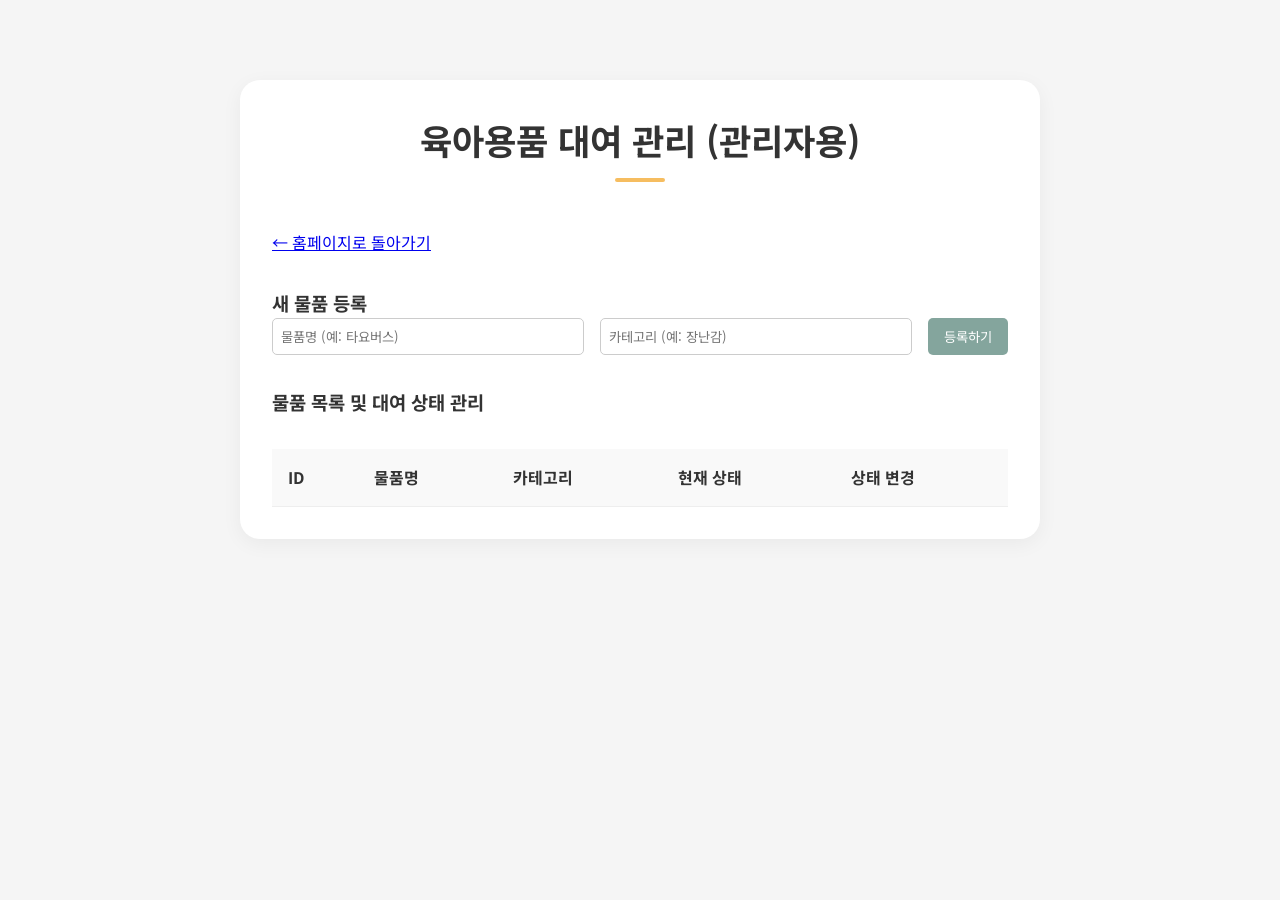
==== admin.html @ d44867f4 "Add files via upload" ====
<!DOCTYPE html>
<html lang="ko">
<head>
    <meta charset="UTF-8">
    <meta name="viewport" content="width=device-width, initial-scale=1.0">
    <title>관리자 페이지 - Welcome baby</title>
    <link rel="stylesheet" href="style.css">
    <style>
        .admin-container {
            max-width: 800px;
            margin: 5rem auto;
            padding: 2rem;
            background: white;
            border-radius: 20px;
            box-shadow: 0 5px 20px rgba(0,0,0,0.05);
        }
        .admin-table {
            width: 100%;
            border-collapse: collapse;
            margin-top: 2rem;
        }
        .admin-table th, .admin-table td {
            padding: 1rem;
            border-bottom: 1px solid #eee;
            text-align: left;
        }
        .admin-table th {
            background-color: #f9f9f9;
        }
        .btn {
            padding: 0.5rem 1rem;
            border: none;
            border-radius: 5px;
            cursor: pointer;
            font-weight: bold;
        }
        .btn-toggle {
            background-color: var(--secondary-color);
            color: white;
        }
        .add-form {
            display: flex;
            gap: 1rem;
            margin-bottom: 2rem;
            flex-wrap: wrap;
        }
        .add-form input {
            padding: 0.5rem;
            border: 1px solid #ccc;
            border-radius: 5px;
            flex: 1;
            min-width: 150px;
        }
        .add-form button {
            background-color: var(--accent-color);
            color: white;
            padding: 0.5rem 1rem;
            border: none;
            border-radius: 5px;
            cursor: pointer;
        }
    </style>
</head>
<body style="background-color: #f5f5f5;">
    
    <div class="admin-container">
        <h2>육아용품 대여 관리 (관리자용)</h2>
        <p><a href="index.html">← 홈페이지로 돌아가기</a></p>

        <div style="margin-top:2rem;">
            <h3>새 물품 등록</h3>
            <div class="add-form">
                <input type="text" id="new-title" placeholder="물품명 (예: 타요버스)">
                <input type="text" id="new-category" placeholder="카테고리 (예: 장난감)">
                <button onclick="addNewItem()">등록하기</button>
            </div>
        </div>

        <h3>물품 목록 및 대여 상태 관리</h3>
        <table class="admin-table">
            <thead>
                <tr>
                    <th>ID</th>
                    <th>물품명</th>
                    <th>카테고리</th>
                    <th>현재 상태</th>
                    <th>상태 변경</th>
                </tr>
            </thead>
            <tbody id="admin-item-list">
                <!-- Admin items loaded here -->
            </tbody>
        </table>
    </div>

    <script>
        function renderAdminItems() {
            const list = document.getElementById('admin-item-list');
            list.innerHTML = '';
            const items = JSON.parse(localStorage.getItem('welcomeBabyItems')) || [];

            items.forEach(item => {
                const tr = document.createElement('tr');
                const isAvailable = item.status === 'available';
                
                tr.innerHTML = `
                    <td>${item.id}</td>
                    <td>${item.title}</td>
                    <td>${item.category}</td>
                    <td><strong style="color: ${isAvailable ? '#2d6a4f' : '#7209b7'}">${isAvailable ? '대여 가능' : '대여 중'}</strong></td>
                    <td>
                        <button class="btn btn-toggle" onclick="toggleStatus(${item.id})">
                            ${isAvailable ? '대여 중으로 변경' : '대여 가능으로 변경'}
                        </button>
                    </td>
                `;
                list.appendChild(tr);
            });
        }

        function toggleStatus(id) {
            const items = JSON.parse(localStorage.getItem('welcomeBabyItems'));
            const index = items.findIndex(i => i.id === id);
            if (index !== -1) {
                items[index].status = items[index].status === 'available' ? 'rented' : 'available';
                localStorage.setItem('welcomeBabyItems', JSON.stringify(items));
                renderAdminItems();
            }
        }

        function addNewItem() {
            const title = document.getElementById('new-title').value.trim();
            const category = document.getElementById('new-category').value.trim();

            if (!title || !category) {
                alert('물품명과 카테고리를 입력해주세요.');
                return;
            }

            const items = JSON.parse(localStorage.getItem('welcomeBabyItems')) || [];
            const newItem = {
                id: Date.now(),
                title: title,
                category: category,
                status: 'available',
                image: 'https://images.unsplash.com/photo-1555252834-2e92c2a0db36?auto=format&fit=crop&q=80&w=400&h=300' // Default placeholder image
            };

            items.unshift(newItem);
            localStorage.setItem('welcomeBabyItems', JSON.stringify(items));
            
            document.getElementById('new-title').value = '';
            document.getElementById('new-category').value = '';
            
            renderAdminItems();
        }

        document.addEventListener('DOMContentLoaded', renderAdminItems);
    </script>
</body>
</html>
---- style.css ----
@import url('https://fonts.googleapis.com/css2?family=Noto+Sans+KR:wght@400;500;700&display=swap');

:root {
    --primary-color: #f7ede2; /* Soft beige/cream */
    --secondary-color: #f6bd60; /* Warm yellow/orange */
    --accent-color: #84a59d; /* Soft green */
    --text-color: #333333;
    --bg-color: #ffffff;
    --card-bg: #faf9f7;
    --border-radius: 20px;
}

* {
    margin: 0;
    padding: 0;
    box-sizing: border-box;
    font-family: 'Noto Sans KR', sans-serif;
}

body {
    background-color: var(--bg-color);
    color: var(--text-color);
    line-height: 1.6;
    scroll-behavior: smooth;
}

/* Header */
header {
    position: fixed;
    top: 0;
    width: 100%;
    background-color: rgba(255, 255, 255, 0.95);
    padding: 1.5rem 2rem;
    display: flex;
    justify-content: space-between;
    align-items: center;
    z-index: 1000;
    border-bottom: 2px solid var(--primary-color);
}

.logo {
    font-size: 1.5rem;
    font-weight: 700;
    color: var(--secondary-color);
    letter-spacing: -0.5px;
}

nav ul {
    list-style: none;
    display: flex;
    gap: 2rem;
}

nav a {
    text-decoration: none;
    color: var(--text-color);
    font-weight: 500;
    transition: color 0.3s;
}

nav a:hover {
    color: var(--secondary-color);
}

/* Sections Common */
section {
    padding: 6rem 2rem 4rem;
    max-width: 1200px;
    margin: 0 auto;
}

h2 {
    text-align: center;
    font-size: 2.2rem;
    margin-bottom: 3rem;
    color: var(--text-color);
    position: relative;
}

h2::after {
    content: '';
    display: block;
    width: 50px;
    height: 4px;
    background-color: var(--secondary-color);
    margin: 10px auto 0;
    border-radius: 2px;
}

/* Hero Section */
.hero-section {
    min-height: 100vh;
    display: flex;
    align-items: center;
    justify-content: center;
    text-align: center;
    background-color: var(--primary-color);
    border-radius: 0 0 50px 50px;
    padding-top: 8rem;
    margin-bottom: 2rem;
    max-width: 100%;
}

.hero-content h1 {
    font-size: 4rem;
    color: #e5989b;
    margin-bottom: 1rem;
}

.hero-content .subtitle {
    font-size: 1.5rem;
    font-weight: 700;
    margin-bottom: 2rem;
}

.hero-content .desc {
    font-size: 1.2rem;
    color: #555;
}

/* Guide Section */
.guide-cards {
    display: grid;
    grid-template-columns: repeat(auto-fit, minmax(250px, 1fr));
    gap: 2rem;
}

.card {
    background-color: var(--card-bg);
    padding: 2rem;
    border-radius: var(--border-radius);
    box-shadow: 0 10px 20px rgba(0,0,0,0.02);
    border: 2px solid transparent;
    transition: transform 0.3s, border-color 0.3s;
}

.card:hover {
    transform: translateY(-5px);
    border-color: var(--secondary-color);
}

.card h3 {
    margin-bottom: 1rem;
    color: var(--accent-color);
    font-size: 1.3rem;
}

.card ul {
    list-style: none;
}

.card li {
    margin-bottom: 0.5rem;
}

.step-flow {
    display: flex;
    align-items: center;
    flex-wrap: wrap;
    gap: 10px;
    font-weight: 700;
}

.step-flow span {
    background-color: var(--secondary-color);
    color: white;
    padding: 5px 10px;
    border-radius: 10px;
}

.highlight {
    color: #e5989b;
}

.note {
    font-size: 0.85rem;
    color: #888;
    margin-top: 1rem;
}

/* Items Section */
.item-grid {
    display: grid;
    grid-template-columns: repeat(auto-fill, minmax(280px, 1fr));
    gap: 2rem;
    margin-top: 2rem;
}

.item-card {
    background-color: white;
    border-radius: var(--border-radius);
    overflow: hidden;
    box-shadow: 0 5px 15px rgba(0,0,0,0.05);
    position: relative;
    cursor: pointer;
}

.item-image-wrapper {
    position: relative;
    height: 200px;
    background-color: #f0f0f0;
    overflow: hidden;
}

.item-image-wrapper img {
    width: 100%;
    height: 100%;
    object-fit: cover;
    transition: transform 0.3s;
}

.item-card:hover .item-image-wrapper img {
    transform: scale(1.05);
}

.item-hover-overlay {
    position: absolute;
    top: 0; left: 0; right: 0; bottom: 0;
    background-color: rgba(246, 189, 96, 0.9);
    color: white;
    display: flex;
    align-items: center;
    justify-content: center;
    font-size: 1.5rem;
    font-weight: 700;
    opacity: 0;
    transition: opacity 0.3s;
}

.item-card:hover .item-hover-overlay {
    opacity: 1;
}

.item-info {
    padding: 1.5rem;
    text-align: center;
}

.item-title {
    font-size: 1.2rem;
    font-weight: 700;
    margin-bottom: 0.5rem;
}

.status-badge {
    display: inline-block;
    padding: 5px 15px;
    border-radius: 20px;
    font-size: 0.9rem;
    font-weight: 700;
}

.status-available {
    background-color: #d8f3dc;
    color: #2d6a4f;
}

.status-rented {
    background-color: #ffd6ff;
    color: #7209b7;
}

/* Reviews Section */
.review-form {
    background-color: var(--card-bg);
    padding: 2rem;
    border-radius: var(--border-radius);
    margin-bottom: 3rem;
    display: flex;
    flex-direction: column;
    gap: 1rem;
}

.review-form input, .review-form textarea {
    padding: 1rem;
    border: 1px solid #ddd;
    border-radius: 10px;
    font-size: 1rem;
}

.review-form textarea {
    resize: vertical;
    min-height: 100px;
}

.review-form button {
    background-color: var(--secondary-color);
    color: white;
    border: none;
    padding: 1rem;
    border-radius: 10px;
    font-size: 1.1rem;
    font-weight: 700;
    cursor: pointer;
    transition: background-color 0.3s;
}

.review-form button:hover {
    background-color: #e5989b;
}

.review-list {
    display: flex;
    flex-direction: column;
    gap: 1.5rem;
}

.review-item {
    background-color: white;
    padding: 1.5rem;
    border-radius: 15px;
    box-shadow: 0 2px 10px rgba(0,0,0,0.03);
    border-left: 5px solid var(--accent-color);
}

.review-header {
    display: flex;
    justify-content: space-between;
    margin-bottom: 0.5rem;
    font-size: 0.9rem;
    color: #777;
}

.reviewer-name {
    font-weight: 700;
    color: var(--text-color);
    font-size: 1.1rem;
}

/* Location Section */
.location-info {
    display: flex;
    gap: 2rem;
    flex-wrap: wrap;
}

.map-placeholder {
    flex: 1;
    min-width: 300px;
    height: 300px;
    background-color: #eee;
    border-radius: var(--border-radius);
    display: flex;
    align-items: center;
    justify-content: center;
    color: #999;
}

.address {
    flex: 1;
    min-width: 300px;
    display: flex;
    flex-direction: column;
    justify-content: center;
    gap: 1rem;
    font-size: 1.1rem;
}

/* Footer */
footer {
    text-align: center;
    padding: 3rem;
    background-color: var(--primary-color);
    color: #555;
}

.admin-link {
    color: var(--accent-color);
    text-decoration: none;
    font-size: 0.9rem;
    margin-top: 10px;
    display: inline-block;
}

.admin-link:hover {
    text-decoration: underline;
}

/* Responsive */
@media (max-width: 768px) {
    header {
        flex-direction: column;
        gap: 1rem;
    }
    
    .hero-content h1 {
        font-size: 2.5rem;
    }
}
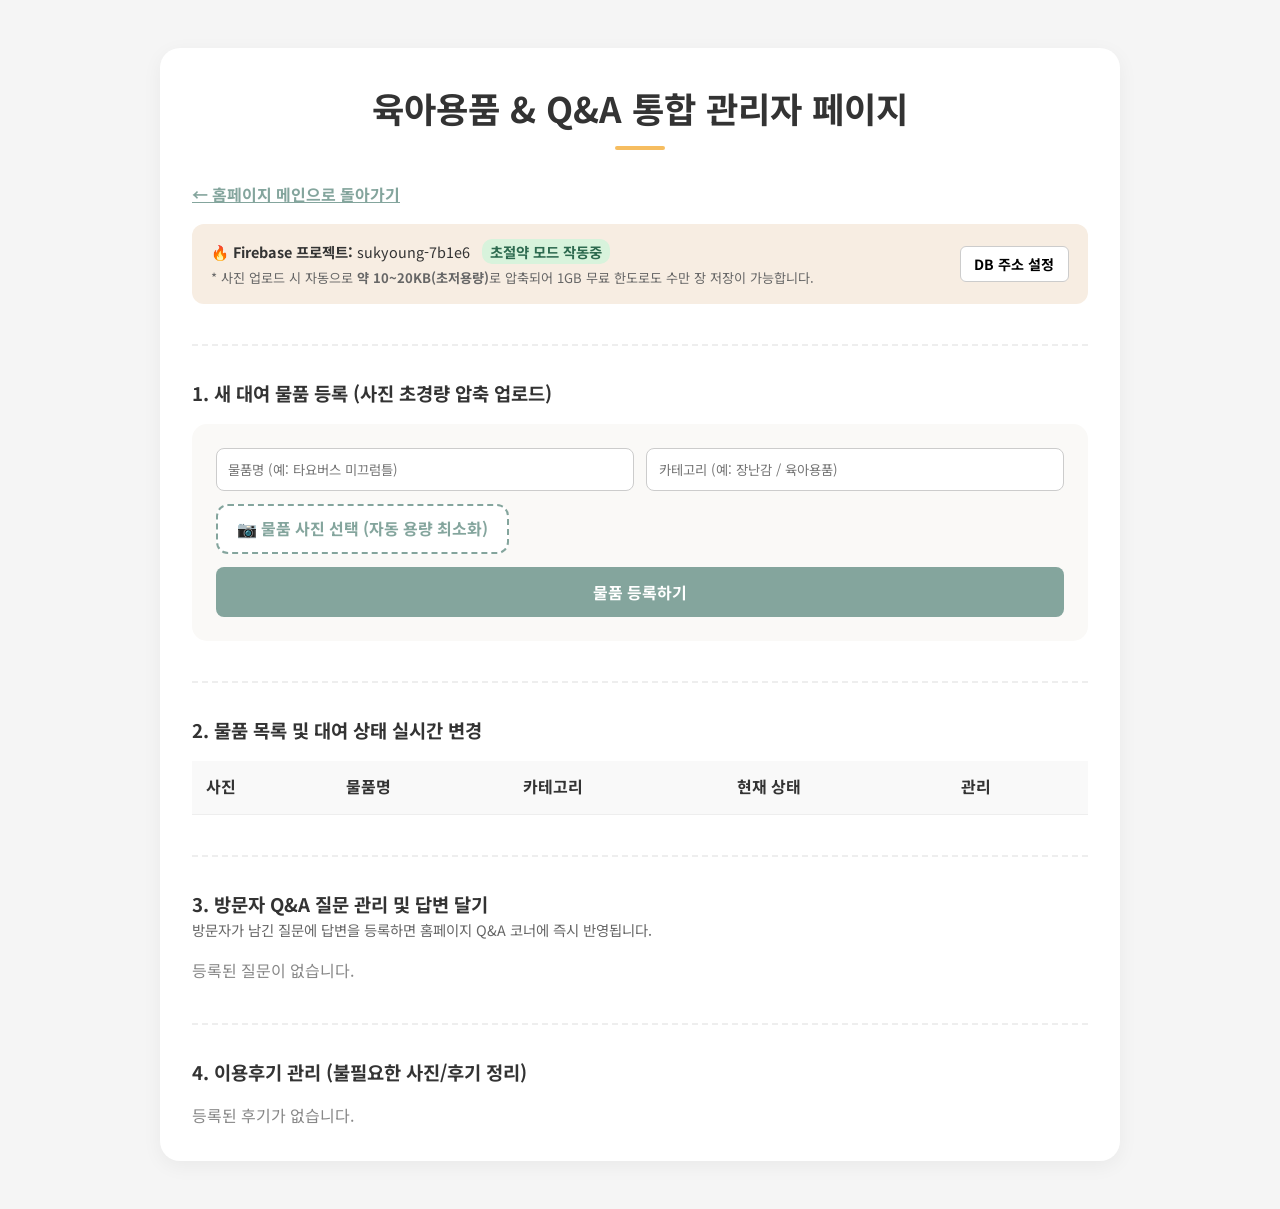
==== commit 0ab51897: "Add files via upload" ====
--- a/admin.html
+++ b/admin.html
@@ -7,93 +7,308 @@
     <link rel="stylesheet" href="style.css">
     <style>
         .admin-container {
-            max-width: 800px;
-            margin: 5rem auto;
+            max-width: 960px;
+            margin: 3rem auto;
             padding: 2rem;
             background: white;
             border-radius: 20px;
             box-shadow: 0 5px 20px rgba(0,0,0,0.05);
         }
+        .admin-section {
+            margin-top: 2.5rem;
+            padding-top: 2rem;
+            border-top: 2px dashed #eee;
+        }
         .admin-table {
             width: 100%;
             border-collapse: collapse;
-            margin-top: 2rem;
+            margin-top: 1rem;
         }
         .admin-table th, .admin-table td {
-            padding: 1rem;
+            padding: 0.85rem;
             border-bottom: 1px solid #eee;
             text-align: left;
+            vertical-align: middle;
         }
         .admin-table th {
             background-color: #f9f9f9;
         }
+        .thumb-img {
+            width: 55px;
+            height: 55px;
+            object-fit: cover;
+            border-radius: 8px;
+            border: 1px solid #ddd;
+        }
         .btn {
-            padding: 0.5rem 1rem;
+            padding: 0.45rem 0.85rem;
             border: none;
-            border-radius: 5px;
+            border-radius: 6px;
             cursor: pointer;
             font-weight: bold;
+            font-size: 0.88rem;
         }
         .btn-toggle {
             background-color: var(--secondary-color);
             color: white;
         }
+        .btn-delete {
+            background-color: #ffccd5;
+            color: #c9184a;
+            margin-left: 4px;
+        }
+        .btn-answer {
+            background-color: var(--accent-color);
+            color: white;
+        }
         .add-form {
             display: flex;
-            gap: 1rem;
-            margin-bottom: 2rem;
+            flex-direction: column;
+            gap: 0.8rem;
+            background-color: var(--card-bg);
+            padding: 1.5rem;
+            border-radius: 15px;
+            margin-top: 1rem;
+        }
+        .add-form-row {
+            display: flex;
+            gap: 0.8rem;
             flex-wrap: wrap;
         }
-        .add-form input {
-            padding: 0.5rem;
+        .add-form input[type="text"] {
+            padding: 0.7rem;
             border: 1px solid #ccc;
-            border-radius: 5px;
+            border-radius: 8px;
             flex: 1;
-            min-width: 150px;
-        }
-        .add-form button {
+            min-width: 180px;
+        }
+        .btn-submit {
             background-color: var(--accent-color);
             color: white;
-            padding: 0.5rem 1rem;
+            padding: 0.8rem 1.5rem;
             border: none;
-            border-radius: 5px;
+            border-radius: 8px;
             cursor: pointer;
+            font-weight: 700;
+            font-size: 1rem;
+        }
+        .db-status-bar {
+            background-color: #f7ede2;
+            padding: 1rem 1.2rem;
+            border-radius: 12px;
+            margin-top: 1rem;
+            font-size: 0.9rem;
+            display: flex;
+            justify-content: space-between;
+            align-items: center;
+            flex-wrap: wrap;
+            gap: 0.5rem;
+        }
+        .qna-admin-card {
+            background: #faf9f7;
+            border: 1px solid #eee;
+            border-radius: 12px;
+            padding: 1.2rem;
+            margin-bottom: 1rem;
+        }
+        .qna-admin-reply {
+            display: flex;
+            gap: 0.5rem;
+            margin-top: 0.8rem;
+        }
+        .qna-admin-reply textarea {
+            flex: 1;
+            padding: 0.6rem;
+            border: 1px solid #ccc;
+            border-radius: 8px;
+            min-height: 60px;
         }
     </style>
 </head>
 <body style="background-color: #f5f5f5;">
     
     <div class="admin-container">
-        <h2>육아용품 대여 관리 (관리자용)</h2>
-        <p><a href="index.html">← 홈페이지로 돌아가기</a></p>
-
-        <div style="margin-top:2rem;">
-            <h3>새 물품 등록</h3>
+        <h2>육아용품 &amp; Q&amp;A 통합 관리자 페이지</h2>
+        <p><a href="index.html" style="color: var(--accent-color); font-weight: bold;">← 홈페이지 메인으로 돌아가기</a></p>
+
+        <!-- 파이어베이스 연결 및 용량 절약 안내 -->
+        <div class="db-status-bar">
+            <div>
+                <strong>🔥 Firebase 프로젝트:</strong> <code>sukyoung-7b1e6</code>
+                <span id="db-conn-badge" style="margin-left:8px; padding:2px 8px; border-radius:10px; background:#d8f3dc; color:#2d6a4f; font-weight:bold;">초절약 모드 작동중</span>
+                <div style="font-size: 0.82rem; color: #666; margin-top: 4px;">
+                    * 사진 업로드 시 자동으로 <strong>약 10~20KB(초저용량)</strong>로 압축되어 1GB 무료 한도로도 수만 장 저장이 가능합니다.
+                </div>
+            </div>
+            <button class="btn" style="background:#fff; border:1px solid #ccc;" onclick="changeDbUrl()">DB 주소 설정</button>
+        </div>
+
+        <!-- 1. 새 물품 및 사진 등록 -->
+        <div class="admin-section">
+            <h3>1. 새 대여 물품 등록 (사진 초경량 압축 업로드)</h3>
             <div class="add-form">
-                <input type="text" id="new-title" placeholder="물품명 (예: 타요버스)">
-                <input type="text" id="new-category" placeholder="카테고리 (예: 장난감)">
-                <button onclick="addNewItem()">등록하기</button>
+                <div class="add-form-row">
+                    <input type="text" id="new-title" placeholder="물품명 (예: 타요버스 미끄럼틀)">
+                    <input type="text" id="new-category" placeholder="카테고리 (예: 장난감 / 육아용품)">
+                </div>
+
+                <div class="photo-upload-box">
+                    <label for="new-item-photo" class="photo-upload-label">
+                        📷 물품 사진 선택 (자동 용량 최소화)
+                    </label>
+                    <input type="file" id="new-item-photo" accept="image/*" onchange="previewItemPhoto(event)">
+                    <span id="item-photo-info" class="compression-badge"></span>
+                </div>
+
+                <div id="item-photo-preview-wrap" class="photo-preview-wrap" style="display: none;">
+                    <img id="item-photo-preview" src="" alt="물품 사진 미리보기">
+                    <button type="button" class="remove-photo-btn" onclick="clearItemPhoto()">사진 취소 ✕</button>
+                </div>
+
+                <button id="add-item-btn" class="btn-submit" onclick="addNewItem()">물품 등록하기</button>
             </div>
         </div>
 
-        <h3>물품 목록 및 대여 상태 관리</h3>
-        <table class="admin-table">
-            <thead>
-                <tr>
-                    <th>ID</th>
-                    <th>물품명</th>
-                    <th>카테고리</th>
-                    <th>현재 상태</th>
-                    <th>상태 변경</th>
-                </tr>
-            </thead>
-            <tbody id="admin-item-list">
-                <!-- Admin items loaded here -->
-            </tbody>
-        </table>
+        <!-- 2. 물품 목록 및 대여 상태 관리 -->
+        <div class="admin-section">
+            <h3>2. 물품 목록 및 대여 상태 실시간 변경</h3>
+            <table class="admin-table">
+                <thead>
+                    <tr>
+                        <th>사진</th>
+                        <th>물품명</th>
+                        <th>카테고리</th>
+                        <th>현재 상태</th>
+                        <th>관리</th>
+                    </tr>
+                </thead>
+                <tbody id="admin-item-list">
+                    <!-- Admin items loaded here -->
+                </tbody>
+            </table>
+        </div>
+
+        <!-- 3. Q&A 질문 답변 관리 -->
+        <div class="admin-section">
+            <h3>3. 방문자 Q&amp;A 질문 관리 및 답변 달기</h3>
+            <p style="font-size:0.9rem; color:#666; margin-bottom:1rem;">방문자가 남긴 질문에 답변을 등록하면 홈페이지 Q&amp;A 코너에 즉시 반영됩니다.</p>
+            <div id="admin-qna-list">
+                <!-- Q&A list loaded here -->
+            </div>
+        </div>
+
+        <!-- 4. 이용후기 관리 (용량 정리용 삭제 기능) -->
+        <div class="admin-section">
+            <h3>4. 이용후기 관리 (불필요한 사진/후기 정리)</h3>
+            <div id="admin-review-list" style="margin-top:1rem;">
+                <!-- Review list loaded here -->
+            </div>
+        </div>
     </div>
 
+    <!-- Firebase SDK (Compat) -->
+    <script src="https://www.gstatic.com/firebasejs/10.12.2/firebase-app-compat.js"></script>
+    <script src="https://www.gstatic.com/firebasejs/10.12.2/firebase-database-compat.js"></script>
+    <script src="firebase-config.js"></script>
     <script>
+        let compressedNewItemPhoto = null;
+
+        function objectToArray(obj) {
+            if (!obj) return [];
+            if (Array.isArray(obj)) return obj.filter(Boolean);
+            return Object.keys(obj).map(key => ({
+                ...obj[key],
+                id: obj[key].id || key
+            })).sort((a, b) => (b.createdAt || 0) - (a.createdAt || 0));
+        }
+
+        function escapeHtml(str) {
+            if (!str) return '';
+            return String(str)
+                .replace(/&/g, '&amp;')
+                .replace(/</g, '&lt;')
+                .replace(/>/g, '&gt;')
+                .replace(/"/g, '&quot;')
+                .replace(/'/g, '&#039;');
+        }
+
+        // DB 주소 직접 설정 (리전이 다른 경우 대비)
+        function changeDbUrl() {
+            const current = localStorage.getItem('customFirebaseDbUrl') || DEFAULT_DB_URL;
+            const input = prompt(
+                '파이어베이스 실시간 데이터베이스 주소를 입력하세요.\n(콘솔의 Realtime Database 상단 주소 복사)',
+                current
+            );
+            if (input && input.trim()) {
+                localStorage.setItem('customFirebaseDbUrl', input.trim().replace(/\/$/, ''));
+                location.reload();
+            }
+        }
+
+        // 물품 사진 선택 시 초경량 압축 미리보기
+        async function previewItemPhoto(event) {
+            const file = event.target.files[0];
+            const infoBadge = document.getElementById('item-photo-info');
+            const previewWrap = document.getElementById('item-photo-preview-wrap');
+            const previewImg = document.getElementById('item-photo-preview');
+
+            if (!file) {
+                clearItemPhoto();
+                return;
+            }
+
+            try {
+                infoBadge.style.display = 'inline-block';
+                infoBadge.textContent = '초경량 압축 중...';
+
+                // 가로/세로 최대 360px, 품질 0.5 적용 (약 10~20KB)
+                const result = await compressImageFile(file, 360, 0.5);
+                compressedNewItemPhoto = result.dataUrl;
+
+                previewImg.src = result.dataUrl;
+                previewWrap.style.display = 'flex';
+                infoBadge.textContent = `원본 ${result.originalSizeKB}KB ➔ 압축 ${result.compressedSizeKB}KB (서버 용량 98% 이상 절약!)`;
+            } catch (e) {
+                alert('사진 압축 중 오류가 발생했습니다.');
+                clearItemPhoto();
+            }
+        }
+
+        function clearItemPhoto() {
+            compressedNewItemPhoto = null;
+            document.getElementById('new-item-photo').value = '';
+            document.getElementById('item-photo-info').style.display = 'none';
+            document.getElementById('item-photo-preview-wrap').style.display = 'none';
+        }
+
+        // 초기 데이터 불러오기
+        async function loadAdminData() {
+            try {
+                const [remoteItems, remoteQnA, remoteReviews] = await Promise.all([
+                    fetchFromDB('items', 50),
+                    fetchFromDB('qna', 30),
+                    fetchFromDB('reviews', 25)
+                ]);
+
+                if (remoteItems) {
+                    localStorage.setItem('welcomeBabyItems', JSON.stringify(objectToArray(remoteItems)));
+                }
+                if (remoteQnA) {
+                    localStorage.setItem('welcomeBabyQnA', JSON.stringify(objectToArray(remoteQnA)));
+                }
+                if (remoteReviews) {
+                    localStorage.setItem('welcomeBabyReviews', JSON.stringify(objectToArray(remoteReviews)));
+                }
+            } catch (e) {
+                console.warn('DB 조회 참고:', e);
+            }
+
+            renderAdminItems();
+            renderAdminQnA();
+            renderAdminReviews();
+        }
+
+        // 1. 물품 목록 렌더링
         function renderAdminItems() {
             const list = document.getElementById('admin-item-list');
             list.innerHTML = '';
@@ -102,60 +317,202 @@
             items.forEach(item => {
                 const tr = document.createElement('tr');
                 const isAvailable = item.status === 'available';
-                
+
                 tr.innerHTML = `
-                    <td>${item.id}</td>
-                    <td>${item.title}</td>
-                    <td>${item.category}</td>
+                    <td><img src="${item.image}" class="thumb-img" alt="물품"></td>
+                    <td><strong>${escapeHtml(item.title)}</strong></td>
+                    <td>${escapeHtml(item.category)}</td>
                     <td><strong style="color: ${isAvailable ? '#2d6a4f' : '#7209b7'}">${isAvailable ? '대여 가능' : '대여 중'}</strong></td>
                     <td>
-                        <button class="btn btn-toggle" onclick="toggleStatus(${item.id})">
+                        <button class="btn btn-toggle" onclick="toggleStatus('${item.id}')">
                             ${isAvailable ? '대여 중으로 변경' : '대여 가능으로 변경'}
                         </button>
+                        <button class="btn btn-delete" onclick="deleteItem('${item.id}')">삭제</button>
                     </td>
                 `;
                 list.appendChild(tr);
             });
         }
 
-        function toggleStatus(id) {
-            const items = JSON.parse(localStorage.getItem('welcomeBabyItems'));
-            const index = items.findIndex(i => i.id === id);
-            if (index !== -1) {
-                items[index].status = items[index].status === 'available' ? 'rented' : 'available';
-                localStorage.setItem('welcomeBabyItems', JSON.stringify(items));
-                renderAdminItems();
-            }
-        }
-
-        function addNewItem() {
+        async function addNewItem() {
             const title = document.getElementById('new-title').value.trim();
             const category = document.getElementById('new-category').value.trim();
+            const btn = document.getElementById('add-item-btn');
 
             if (!title || !category) {
                 alert('물품명과 카테고리를 입력해주세요.');
                 return;
             }
 
-            const items = JSON.parse(localStorage.getItem('welcomeBabyItems')) || [];
+            btn.disabled = true;
+            btn.textContent = '저장 중...';
+
             const newItem = {
-                id: Date.now(),
+                id: 'item_' + Date.now(),
                 title: title,
                 category: category,
                 status: 'available',
-                image: 'https://images.unsplash.com/photo-1555252834-2e92c2a0db36?auto=format&fit=crop&q=80&w=400&h=300' // Default placeholder image
+                image: compressedNewItemPhoto || 'https://images.unsplash.com/photo-1555252834-2e92c2a0db36?auto=format&fit=crop&q=80&w=400&h=300',
+                createdAt: Date.now()
             };
 
+            try {
+                await writeToDB(`items/${newItem.id}`, newItem);
+            } catch (e) {
+                console.warn('DB 저장 오류 (로컬에 우선 저장):', e);
+            }
+
+            const items = JSON.parse(localStorage.getItem('welcomeBabyItems')) || [];
             items.unshift(newItem);
             localStorage.setItem('welcomeBabyItems', JSON.stringify(items));
-            
+
             document.getElementById('new-title').value = '';
             document.getElementById('new-category').value = '';
-            
+            clearItemPhoto();
+            btn.disabled = false;
+            btn.textContent = '물품 등록하기';
+
             renderAdminItems();
         }
 
-        document.addEventListener('DOMContentLoaded', renderAdminItems);
+        async function toggleStatus(id) {
+            const items = JSON.parse(localStorage.getItem('welcomeBabyItems')) || [];
+            const index = items.findIndex(i => String(i.id) === String(id));
+            if (index !== -1) {
+                const newStatus = items[index].status === 'available' ? 'rented' : 'available';
+                items[index].status = newStatus;
+                localStorage.setItem('welcomeBabyItems', JSON.stringify(items));
+                renderAdminItems();
+
+                try {
+                    await updateInDB(`items/${id}`, { status: newStatus });
+                } catch (e) {
+                    console.warn('상태 업데이트 오류:', e);
+                }
+            }
+        }
+
+        async function deleteItem(id) {
+            if (!confirm('이 물품을 삭제하시겠습니까? (서버 용량도 함께 확보됩니다)')) return;
+            let items = JSON.parse(localStorage.getItem('welcomeBabyItems')) || [];
+            items = items.filter(i => String(i.id) !== String(id));
+            localStorage.setItem('welcomeBabyItems', JSON.stringify(items));
+            renderAdminItems();
+
+            try {
+                await removeFromDB(`items/${id}`);
+            } catch (e) {
+                console.warn('물품 삭제 오류:', e);
+            }
+        }
+
+        // 2. Q&A 답변 관리
+        function renderAdminQnA() {
+            const container = document.getElementById('admin-qna-list');
+            container.innerHTML = '';
+            const qnaList = JSON.parse(localStorage.getItem('welcomeBabyQnA')) || [];
+
+            if (qnaList.length === 0) {
+                container.innerHTML = '<p style="color:#888;">등록된 질문이 없습니다.</p>';
+                return;
+            }
+
+            qnaList.forEach(item => {
+                const hasAnswer = item.answer && item.answer.trim() !== '';
+                const div = document.createElement('div');
+                div.className = 'qna-admin-card';
+                div.innerHTML = `
+                    <div style="display:flex; justify-content:space-between; align-items:center;">
+                        <div>
+                            <span class="qna-badge ${hasAnswer ? 'qna-answered' : 'qna-waiting'}">${hasAnswer ? '답변 완료' : '답변 대기'}</span>
+                            <strong>${escapeHtml(item.name)}</strong> <span style="color:#888; font-size:0.85rem;">(${escapeHtml(item.date || '')})</span>
+                        </div>
+                        <button class="btn btn-delete" onclick="deleteQnA('${item.id}')">질문 삭제</button>
+                    </div>
+                    <p style="margin-top:0.5rem; font-weight:500;">Q. ${escapeHtml(item.question)}</p>
+                    <div class="qna-admin-reply">
+                        <textarea id="answer-input-${item.id}" placeholder="답변을 입력하세요...">${escapeHtml(item.answer || '')}</textarea>
+                        <button class="btn btn-answer" onclick="saveAnswer('${item.id}')">답변 저장</button>
+                    </div>
+                `;
+                container.appendChild(div);
+            });
+        }
+
+        async function saveAnswer(id) {
+            const textarea = document.getElementById(`answer-input-${id}`);
+            if (!textarea) return;
+            const answerText = textarea.value.trim();
+
+            const qnaList = JSON.parse(localStorage.getItem('welcomeBabyQnA')) || [];
+            const index = qnaList.findIndex(q => String(q.id) === String(id));
+            if (index !== -1) {
+                qnaList[index].answer = answerText;
+                localStorage.setItem('welcomeBabyQnA', JSON.stringify(qnaList));
+                renderAdminQnA();
+
+                try {
+                    await updateInDB(`qna/${id}`, { answer: answerText });
+                    alert('답변이 저장되었습니다!');
+                } catch (e) {
+                    alert('로컬에 답변이 저장되었습니다. (파이어베이스 규칙을 확인해주세요)');
+                }
+            }
+        }
+
+        async function deleteQnA(id) {
+            if (!confirm('이 질문을 삭제하시겠습니까?')) return;
+            let qnaList = JSON.parse(localStorage.getItem('welcomeBabyQnA')) || [];
+            qnaList = qnaList.filter(q => String(q.id) !== String(id));
+            localStorage.setItem('welcomeBabyQnA', JSON.stringify(qnaList));
+            renderAdminQnA();
+
+            try {
+                await removeFromDB(`qna/${id}`);
+            } catch (e) {}
+        }
+
+        // 3. 후기 관리 (용량 정리용)
+        function renderAdminReviews() {
+            const container = document.getElementById('admin-review-list');
+            container.innerHTML = '';
+            const reviews = JSON.parse(localStorage.getItem('welcomeBabyReviews')) || [];
+
+            if (reviews.length === 0) {
+                container.innerHTML = '<p style="color:#888;">등록된 후기가 없습니다.</p>';
+                return;
+            }
+
+            reviews.forEach(rev => {
+                const div = document.createElement('div');
+                div.style.cssText = 'display:flex; justify-content:space-between; align-items:center; padding:0.7rem; background:#faf9f7; border-radius:10px; margin-bottom:0.5rem;';
+                div.innerHTML = `
+                    <div style="display:flex; align-items:center; gap:0.8rem;">
+                        ${rev.photo ? `<img src="${rev.photo}" class="thumb-img" alt="후기사진">` : ''}
+                        <div>
+                            <strong>${escapeHtml(rev.name)}</strong> <span style="font-size:0.8rem; color:#888;">${escapeHtml(rev.date || '')}</span>
+                            <div style="font-size:0.9rem;">${escapeHtml(rev.content)}</div>
+                        </div>
+                    </div>
+                    <button class="btn btn-delete" onclick="deleteReview('${rev.id}')">삭제</button>
+                `;
+                container.appendChild(div);
+            });
+        }
+
+        async function deleteReview(id) {
+            if (!confirm('이 후기를 삭제하여 서버 용량을 정리하시겠습니까?')) return;
+            let reviews = JSON.parse(localStorage.getItem('welcomeBabyReviews')) || [];
+            reviews = reviews.filter(r => String(r.id) !== String(id));
+            localStorage.setItem('welcomeBabyReviews', JSON.stringify(reviews));
+            renderAdminReviews();
+
+            try {
+                await removeFromDB(`reviews/${id}`);
+            } catch (e) {}
+        }
+
+        document.addEventListener('DOMContentLoaded', loadAdminData);
     </script>
 </body>
 </html>
--- a/style.css
+++ b/style.css
@@ -4,6 +4,7 @@
     --primary-color: #f7ede2; /* Soft beige/cream */
     --secondary-color: #f6bd60; /* Warm yellow/orange */
     --accent-color: #84a59d; /* Soft green */
+    --pink-color: #e5989b;
     --text-color: #333333;
     --bg-color: #ffffff;
     --card-bg: #faf9f7;
@@ -49,6 +50,7 @@
     list-style: none;
     display: flex;
     gap: 2rem;
+    flex-wrap: wrap;
 }
 
 nav a {
@@ -72,7 +74,7 @@
 h2 {
     text-align: center;
     font-size: 2.2rem;
-    margin-bottom: 3rem;
+    margin-bottom: 1rem;
     color: var(--text-color);
     position: relative;
 }
@@ -83,8 +85,14 @@
     width: 50px;
     height: 4px;
     background-color: var(--secondary-color);
-    margin: 10px auto 0;
+    margin: 10px auto 2rem;
     border-radius: 2px;
+}
+
+.section-sub {
+    text-align: center;
+    color: #666;
+    margin-bottom: 2rem;
 }
 
 /* Hero Section */
@@ -103,7 +111,7 @@
 
 .hero-content h1 {
     font-size: 4rem;
-    color: #e5989b;
+    color: var(--pink-color);
     margin-bottom: 1rem;
 }
 
@@ -169,7 +177,7 @@
 }
 
 .highlight {
-    color: #e5989b;
+    color: var(--pink-color);
 }
 
 .note {
@@ -193,11 +201,12 @@
     box-shadow: 0 5px 15px rgba(0,0,0,0.05);
     position: relative;
     cursor: pointer;
+    border: 2px solid #f3f0ec;
 }
 
 .item-image-wrapper {
     position: relative;
-    height: 200px;
+    height: 210px;
     background-color: #f0f0f0;
     overflow: hidden;
 }
@@ -216,7 +225,7 @@
 .item-hover-overlay {
     position: absolute;
     top: 0; left: 0; right: 0; bottom: 0;
-    background-color: rgba(246, 189, 96, 0.9);
+    background-color: rgba(246, 189, 96, 0.92);
     color: white;
     display: flex;
     align-items: center;
@@ -260,8 +269,8 @@
     color: #7209b7;
 }
 
-/* Reviews Section */
-.review-form {
+/* Reviews & Q&A Forms */
+.review-form, .qna-form {
     background-color: var(--card-bg);
     padding: 2rem;
     border-radius: var(--border-radius);
@@ -269,37 +278,114 @@
     display: flex;
     flex-direction: column;
     gap: 1rem;
-}
-
-.review-form input, .review-form textarea {
+    border: 2px solid #f2ebe1;
+}
+
+.review-form input[type="text"],
+.review-form textarea,
+.qna-form input[type="text"],
+.qna-form textarea {
     padding: 1rem;
     border: 1px solid #ddd;
-    border-radius: 10px;
+    border-radius: 12px;
     font-size: 1rem;
-}
-
-.review-form textarea {
+    background-color: #fff;
+}
+
+.review-form textarea,
+.qna-form textarea {
     resize: vertical;
     min-height: 100px;
 }
 
-.review-form button {
+.review-form button#review-submit-btn,
+.qna-form button#qna-submit-btn {
     background-color: var(--secondary-color);
     color: white;
     border: none;
     padding: 1rem;
-    border-radius: 10px;
+    border-radius: 12px;
     font-size: 1.1rem;
     font-weight: 700;
     cursor: pointer;
     transition: background-color 0.3s;
 }
 
-.review-form button:hover {
-    background-color: #e5989b;
-}
-
-.review-list {
+.review-form button#review-submit-btn:hover,
+.qna-form button#qna-submit-btn:hover {
+    background-color: var(--pink-color);
+}
+
+/* Photo Upload Controls */
+.photo-upload-box {
+    display: flex;
+    align-items: center;
+    gap: 1rem;
+    flex-wrap: wrap;
+}
+
+.photo-upload-box input[type="file"] {
+    display: none;
+}
+
+.photo-upload-label {
+    display: inline-block;
+    background-color: #fff;
+    border: 2px dashed var(--accent-color);
+    color: var(--accent-color);
+    padding: 0.65rem 1.2rem;
+    border-radius: 12px;
+    font-weight: 700;
+    cursor: pointer;
+    transition: all 0.2s;
+}
+
+.photo-upload-label:hover {
+    background-color: var(--accent-color);
+    color: #fff;
+}
+
+.compression-badge {
+    font-size: 0.88rem;
+    color: #2d6a4f;
+    background-color: #d8f3dc;
+    padding: 0.35rem 0.8rem;
+    border-radius: 15px;
+    font-weight: 600;
+    display: none;
+}
+
+.photo-preview-wrap {
+    display: flex;
+    align-items: center;
+    gap: 1rem;
+    background: #fff;
+    padding: 0.8rem;
+    border-radius: 12px;
+    border: 1px solid #eee;
+    width: fit-content;
+}
+
+.photo-preview-wrap img {
+    width: 90px;
+    height: 90px;
+    object-fit: cover;
+    border-radius: 10px;
+}
+
+.remove-photo-btn {
+    background-color: #ffccd5;
+    color: #c9184a;
+    border: none;
+    padding: 0.4rem 0.8rem;
+    border-radius: 8px;
+    cursor: pointer;
+    font-weight: 700;
+    font-size: 0.85rem;
+}
+
+/* Review List */
+.review-list, .qna-list {
     display: flex;
     flex-direction: column;
     gap: 1.5rem;
@@ -309,22 +395,91 @@
     background-color: white;
     padding: 1.5rem;
     border-radius: 15px;
-    box-shadow: 0 2px 10px rgba(0,0,0,0.03);
+    box-shadow: 0 2px 10px rgba(0,0,0,0.04);
     border-left: 5px solid var(--accent-color);
 }
 
-.review-header {
+.review-header, .qna-header {
     display: flex;
     justify-content: space-between;
-    margin-bottom: 0.5rem;
+    align-items: center;
+    margin-bottom: 0.6rem;
     font-size: 0.9rem;
     color: #777;
 }
 
-.reviewer-name {
+.reviewer-name, .qna-author {
     font-weight: 700;
     color: var(--text-color);
     font-size: 1.1rem;
+}
+
+.review-photo-display {
+    margin-top: 0.8rem;
+}
+
+.review-photo-display img {
+    max-width: 240px;
+    max-height: 240px;
+    border-radius: 12px;
+    border: 2px solid var(--primary-color);
+    object-fit: cover;
+}
+
+/* Q&A Item Styles */
+.qna-item {
+    background-color: white;
+    padding: 1.5rem;
+    border-radius: 15px;
+    box-shadow: 0 2px 12px rgba(0,0,0,0.04);
+    border-left: 5px solid var(--secondary-color);
+}
+
+.qna-badge {
+    display: inline-block;
+    padding: 3px 10px;
+    border-radius: 12px;
+    font-size: 0.8rem;
+    font-weight: 700;
+    margin-right: 8px;
+}
+
+.qna-waiting {
+    background-color: #fff3cd;
+    color: #b45309;
+}
+
+.qna-answered {
+    background-color: #d8f3dc;
+    color: #2d6a4f;
+}
+
+.qna-question-text {
+    font-size: 1.05rem;
+    color: #333;
+    white-space: pre-wrap;
+    margin-bottom: 0.5rem;
+}
+
+.qna-answer-box {
+    margin-top: 1rem;
+    background-color: var(--primary-color);
+    padding: 1rem 1.2rem;
+    border-radius: 12px;
+    border-left: 4px solid var(--pink-color);
+}
+
+.qna-answer-title {
+    font-weight: 700;
+    color: #c9184a;
+    font-size: 0.92rem;
+    margin-bottom: 0.3rem;
+}
+
+.qna-answer-text {
+    color: #333;
+    white-space: pre-wrap;
+    font-size: 0.98rem;
 }
 
 /* Location Section */
@@ -367,7 +522,8 @@
 .admin-link {
     color: var(--accent-color);
     text-decoration: none;
-    font-size: 0.9rem;
+    font-size: 0.95rem;
+    font-weight: 700;
     margin-top: 10px;
     display: inline-block;
 }
@@ -380,7 +536,13 @@
 @media (max-width: 768px) {
     header {
         flex-direction: column;
+        gap: 0.8rem;
+        padding: 1rem;
+    }
+
+    nav ul {
         gap: 1rem;
+        justify-content: center;
     }
     
     .hero-content h1 {
